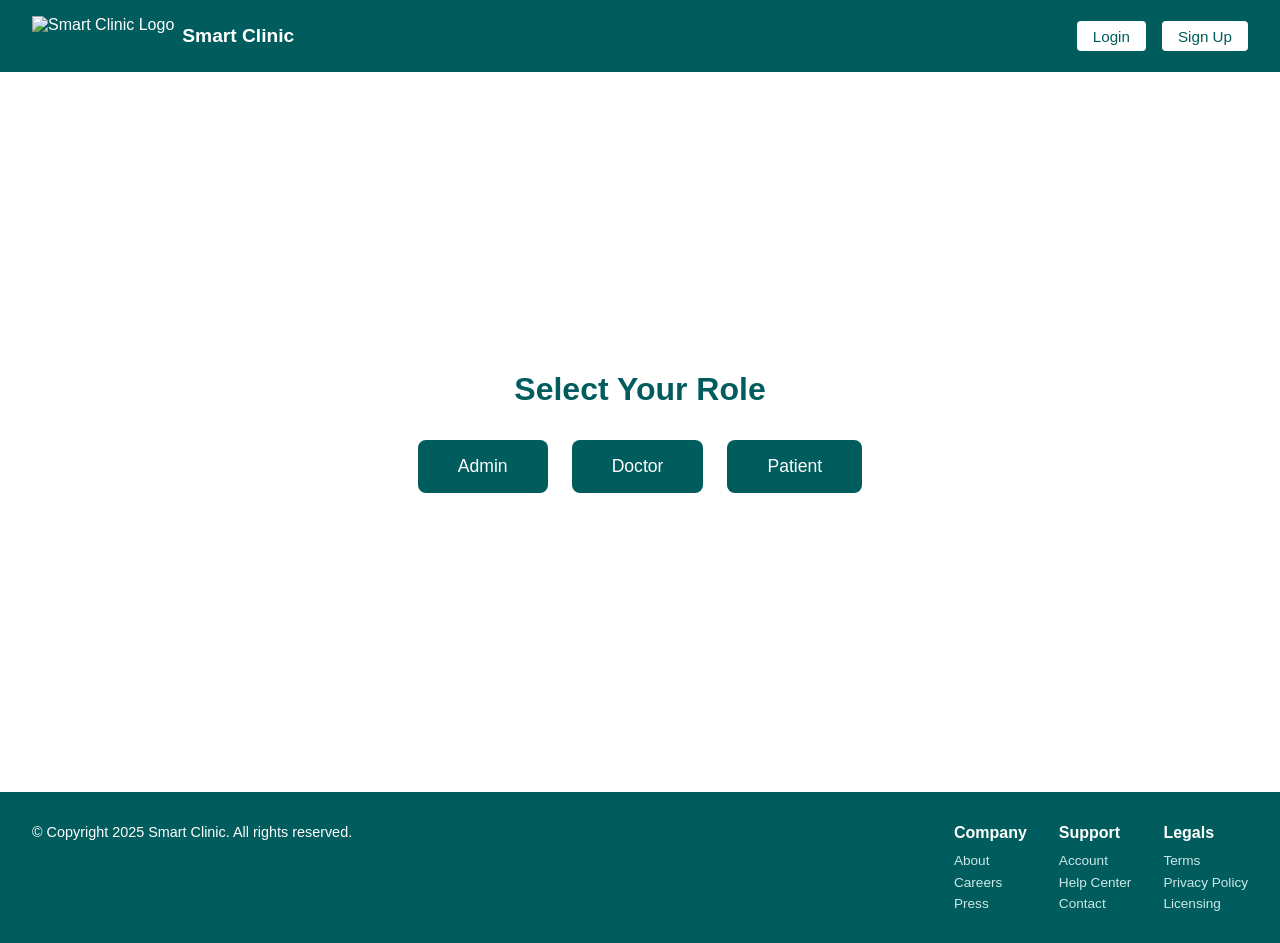
==== src/main/resources/static/index.html @ e8f3026c "Completed front end pages for Clinic Management System" ====
<!DOCTYPE html>
<html lang="en">
<head>
    <meta charset="UTF-8">
    <title>Smart Clinic</title>
    <link rel="icon" href="./assets/images/logo/logo.png" />
    <link rel="stylesheet" href="./assets/css/index.css">
    <link rel="stylesheet" href="./assets/css/style.css">
    <script src="./js/util.js" defer></script>
    <script src="./js/render.js" defer></script>
    <script src="./js/components/header.js" defer></script>
    <script src="./js/components/footer.js" defer></script>
</head>
<body onload="renderContent()">
    <div class="container">
        <div class="wrapper">
            <div id="header"></div>
            <main class="main-content">
                <h2>Select Your Role</h2>
                <div class="role-buttons">
                    <button id="adminLogin" class="dashboard-btn">Admin</button>
                    <button id="doctorLogin" class="dashboard-btn">Doctor</button>
                    <button id="patientBtn" class="dashboard-btn" onclick="selectRole('patient')">Patient</button>
                </div>
            </main>
            <div id="footer"></div>
        </div>
    </div>

    <div id="modal" class="modal">
        <span id="closeModal" class="close">&times;</span>
        <div id="modal-body"></div>
    </div>

    <script type="module" src="./js/services/index.js" defer></script>
</body>
</html>
---- src/main/resources/static/assets/css/index.css ----
* {
    margin: 0;
    padding: 0;
    box-sizing: border-box;
}

html, body {
    height: 100%;
    font-family: 'Roboto', Arial, sans-serif;
}

.main-content {
    display: flex;
    flex-direction: column;
    justify-content: center;
    align-items: center;
    flex: 1;
    background-image: url('../images/defineRole/index.png');
    background-size: cover;
    background-position: center;
    background-attachment: fixed;
    min-height: 80vh;
}

.main-content h2 {
    font-size: 2rem;
    font-weight: bold;
    color: #015c5d;
    font-family: 'Roboto', Arial, sans-serif;
    margin-bottom: 2rem;
}

.role-buttons {
    display: flex;
    gap: 1.5rem;
    flex-wrap: wrap;
    justify-content: center;
}

.dashboard-btn {
    background-color: #015c5d;
    color: white;
    border: none;
    padding: 1rem 2.5rem;
    border-radius: 8px;
    font-size: 1.1rem;
    cursor: pointer;
    transition: background-color 0.2s;
}

.dashboard-btn:hover {
    background-color: #017d7e;
}

.modal {
    display: none;
    position: fixed;
    top: 0;
    left: 0;
    width: 100%;
    height: 100%;
    background: rgba(0,0,0,0.5);
    justify-content: center;
    align-items: center;
    z-index: 1000;
}

#modal-body {
    background: white;
    padding: 2rem;
    border-radius: 8px;
    min-width: 320px;
    max-width: 480px;
    width: 90%;
    display: flex;
    flex-direction: column;
    gap: 0.8rem;
    position: relative;
}

#modal-body h2 {
    font-size: 1.3rem;
    color: #015c5d;
    margin-bottom: 0.5rem;
}

.close {
    position: absolute;
    top: 0.8rem;
    right: 1rem;
    font-size: 1.5rem;
    cursor: pointer;
    color: #333;
}

.close:hover {
    color: #015c5d;
}

@media (max-width: 768px) {
    .role-buttons {
        flex-direction: column;
        align-items: center;
    }

    .dashboard-btn {
        width: 200px;
        text-align: center;
    }
}
---- src/main/resources/static/assets/css/style.css ----
* {
    margin: 0;
    padding: 0;
    box-sizing: border-box;
}

html, body {
    height: 100%;
    font-family: 'Roboto', Arial, sans-serif;
}

.container {
    min-height: 100%;
    display: flex;
    flex-direction: column;
}

.wrapper {
    display: flex;
    flex-direction: column;
    min-height: 100vh;
}

.main-content {
    flex: 1;
    padding: 2rem;
}

.header {
    display: flex;
    justify-content: space-between;
    align-items: center;
    padding: 1rem 2rem;
    background-color: #015c5d;
    color: white;
}

.header .logo {
    display: flex;
    align-items: center;
    gap: 0.5rem;
}

.header .logo img {
    height: 40px;
}

.header .logo span {
    font-size: 1.2rem;
    font-weight: bold;
}

.header .nav {
    display: flex;
    align-items: center;
    gap: 1rem;
}

.header .nav a {
    color: white;
    text-decoration: none;
    font-size: 0.95rem;
}

.header .nav a:hover {
    text-decoration: underline;
}

.nav-btn {
    background: white;
    color: #015c5d;
    border: none;
    padding: 0.4rem 1rem;
    border-radius: 4px;
    cursor: pointer;
    font-size: 0.95rem;
}

.nav-btn:hover {
    background: #e0f7f7;
}

.button {
    background-color: #015c5d;
    color: white;
    border: none;
    padding: 0.6rem 1.2rem;
    border-radius: 4px;
    cursor: pointer;
    font-size: 0.95rem;
}

.button:hover {
    background-color: #017d7e;
}

.input-field {
    width: 100%;
    padding: 0.6rem 1rem;
    margin: 0.4rem 0;
    border: 1px solid #ccc;
    border-radius: 4px;
    font-size: 0.95rem;
}

.input-field:focus {
    outline: none;
    border-color: #015c5d;
}

.select-dropdown {
    padding: 0.6rem 1rem;
    border: 1px solid #ccc;
    border-radius: 4px;
    font-size: 0.95rem;
    cursor: pointer;
}

.filter-wrapper {
    display: flex;
    gap: 1rem;
    margin: 1rem 0;
    flex-wrap: wrap;
}

.modal {
    display: none;
    position: fixed;
    top: 0;
    left: 0;
    width: 100%;
    height: 100%;
    background: rgba(0,0,0,0.5);
    justify-content: center;
    align-items: center;
    z-index: 1000;
}

.modal-content {
    background: white;
    padding: 2rem;
    border-radius: 8px;
    min-width: 320px;
    max-width: 500px;
    width: 90%;
    position: relative;
}

.close {
    position: absolute;
    top: 1rem;
    right: 1rem;
    font-size: 1.5rem;
    cursor: pointer;
    color: #333;
}

.close:hover {
    color: #015c5d;
}

.checkbox-group {
    display: flex;
    flex-direction: column;
    gap: 0.3rem;
    margin: 0.5rem 0;
}

.checkbox-group label {
    font-size: 0.9rem;
}

.footer {
    background-color: #015c5d;
    color: white;
    padding: 2rem;
    display: flex;
    justify-content: space-between;
    flex-wrap: wrap;
    gap: 1rem;
}

.footer-brand {
    font-size: 0.9rem;
}

.footer-links {
    display: flex;
    gap: 2rem;
    flex-wrap: wrap;
}

.footer-column {
    display: flex;
    flex-direction: column;
    gap: 0.4rem;
}

.footer-column h4 {
    font-size: 1rem;
    margin-bottom: 0.3rem;
}

.footer-column a {
    color: #cce8e8;
    text-decoration: none;
    font-size: 0.85rem;
}

.footer-column a:hover {
    text-decoration: underline;
}

@media (max-width: 768px) {
    .header {
        flex-direction: column;
        gap: 1rem;
    }

    .footer {
        flex-direction: column;
    }

    .filter-wrapper {
        flex-direction: column;
    }
}
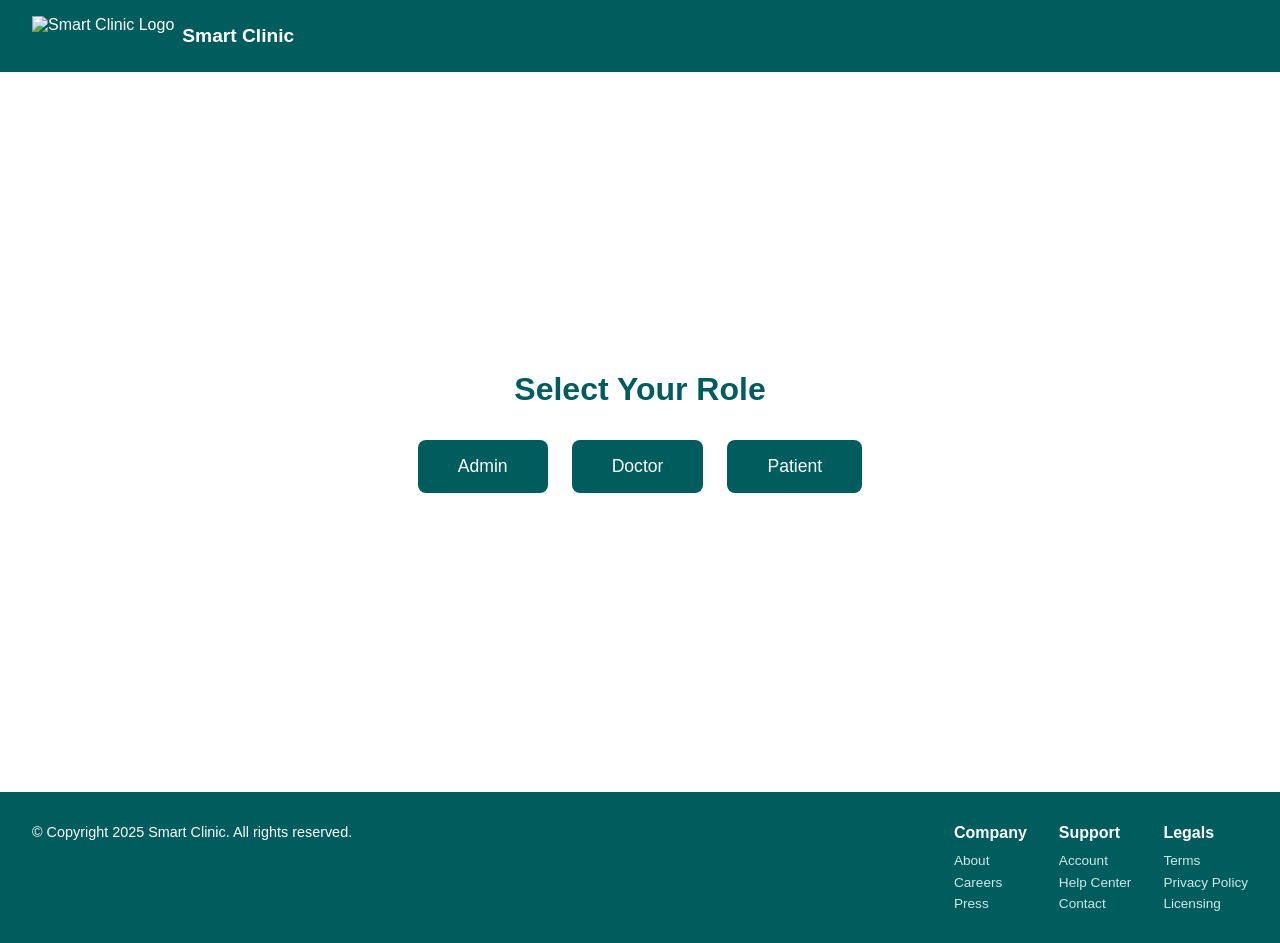
==== commit a9c92bbb: "Moved secretes to environment variables" ====
--- a/src/main/resources/static/index.html
+++ b/src/main/resources/static/index.html
@@ -28,7 +28,6 @@
     </div>
 
     <div id="modal" class="modal">
-        <span id="closeModal" class="close">&times;</span>
         <div id="modal-body"></div>
     </div>
 
--- a/src/main/resources/static/assets/css/style.css
+++ b/src/main/resources/static/assets/css/style.css
@@ -147,12 +147,15 @@
 }
 
 .close {
-    position: absolute;
-    top: 1rem;
-    right: 1rem;
+    display: block;
+    margin-left: auto;
+    margin-bottom: 0.5rem;
+    background: none;
+    border: none;
     font-size: 1.5rem;
     cursor: pointer;
     color: #333;
+    line-height: 1;
 }
 
 .close:hover {
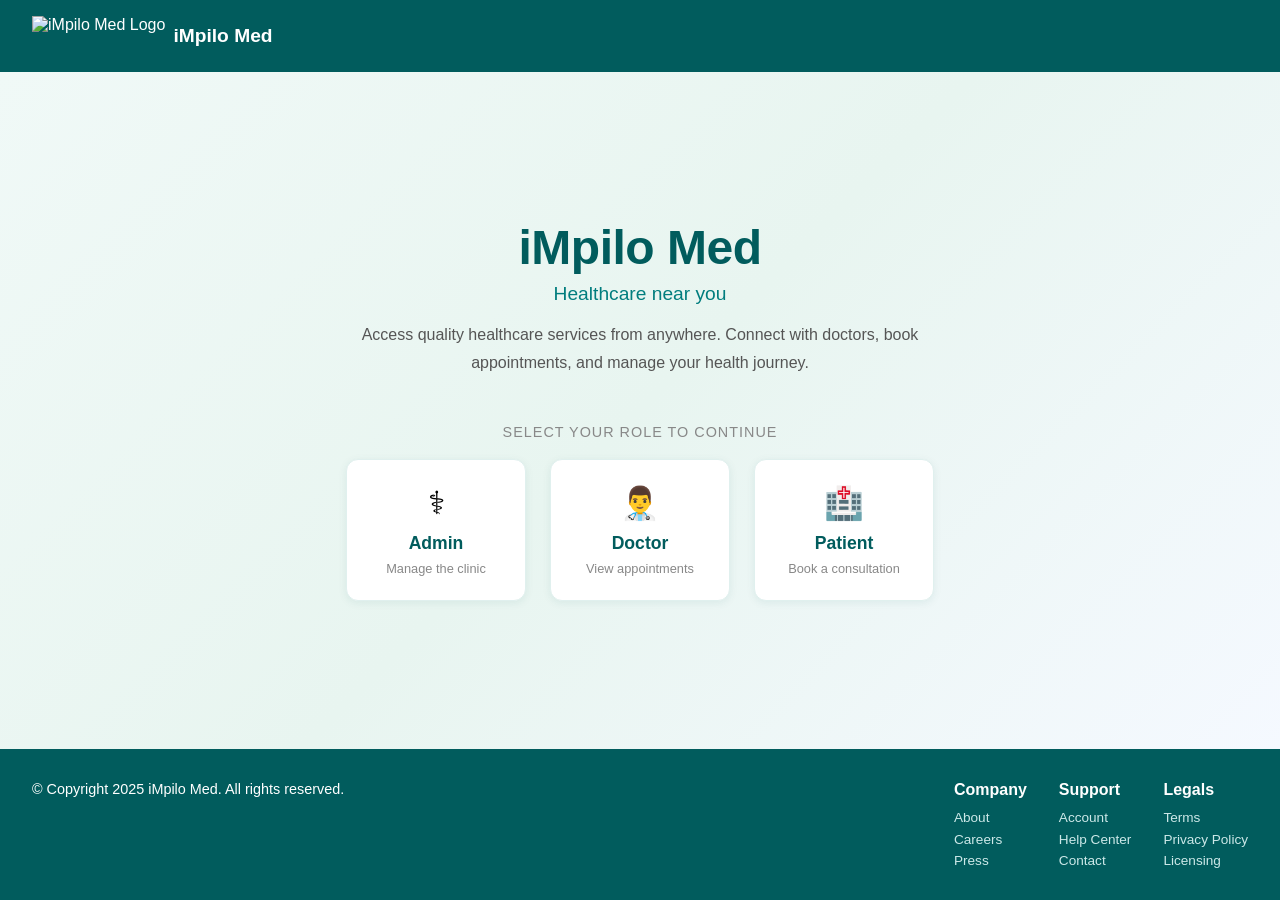
==== commit 89d52540: "Added Mobile responsive and iMpilo Med branding" ====
--- a/src/main/resources/static/index.html
+++ b/src/main/resources/static/index.html
@@ -2,7 +2,8 @@
 <html lang="en">
 <head>
     <meta charset="UTF-8">
-    <title>Smart Clinic</title>
+    <meta name="viewport" content="width=device-width, initial-scale=1.0">
+    <title>iMpilo Med</title>
     <link rel="icon" href="./assets/images/logo/logo.png" />
     <link rel="stylesheet" href="./assets/css/index.css">
     <link rel="stylesheet" href="./assets/css/style.css">
@@ -16,11 +17,32 @@
         <div class="wrapper">
             <div id="header"></div>
             <main class="main-content">
-                <h2>Select Your Role</h2>
-                <div class="role-buttons">
-                    <button id="adminLogin" class="dashboard-btn">Admin</button>
-                    <button id="doctorLogin" class="dashboard-btn">Doctor</button>
-                    <button id="patientBtn" class="dashboard-btn" onclick="selectRole('patient')">Patient</button>
+                <div class="hero">
+                    <div class="hero-text">
+                        <h1>iMpilo Med</h1>
+                        <p class="tagline">Healthcare near you</p>
+                        <p class="hero-desc">Access quality healthcare services from anywhere. Connect with doctors, book appointments, and manage your health journey.</p>
+                    </div>
+                    <div class="role-section">
+                        <p class="role-label">Select your role to continue</p>
+                        <div class="role-buttons">
+                            <button id="adminLogin" class="dashboard-btn">
+                                <span class="btn-icon">⚕</span>
+                                <span class="btn-label">Admin</span>
+                                <span class="btn-desc">Manage the clinic</span>
+                            </button>
+                            <button id="doctorLogin" class="dashboard-btn">
+                                <span class="btn-icon">👨‍⚕️</span>
+                                <span class="btn-label">Doctor</span>
+                                <span class="btn-desc">View appointments</span>
+                            </button>
+                            <button id="patientBtn" class="dashboard-btn" onclick="selectRole('patient')">
+                                <span class="btn-icon">🏥</span>
+                                <span class="btn-label">Patient</span>
+                                <span class="btn-desc">Book a consultation</span>
+                            </button>
+                        </div>
+                    </div>
                 </div>
             </main>
             <div id="footer"></div>
--- a/src/main/resources/static/assets/css/index.css
+++ b/src/main/resources/static/assets/css/index.css
@@ -6,50 +6,111 @@
 
 html, body {
     height: 100%;
-    font-family: 'Roboto', Arial, sans-serif;
+    font-family: 'Segoe UI', Arial, sans-serif;
+}
+
+.wrapper {
+    display: flex;
+    flex-direction: column;
+    min-height: 100vh;
 }
 
 .main-content {
+    flex: 1;
+    display: flex;
+    align-items: center;
+    justify-content: center;
+    background: linear-gradient(135deg, #f0f9f7 0%, #e8f5f0 50%, #f5f9ff 100%);
+    padding: 2rem;
+}
+
+.hero {
+    max-width: 900px;
+    width: 100%;
     display: flex;
     flex-direction: column;
-    justify-content: center;
     align-items: center;
-    flex: 1;
-    background-image: url('../images/defineRole/index.png');
-    background-size: cover;
-    background-position: center;
-    background-attachment: fixed;
-    min-height: 80vh;
+    gap: 3rem;
+    text-align: center;
 }
 
-.main-content h2 {
-    font-size: 2rem;
-    font-weight: bold;
+.hero-text h1 {
+    font-size: 3rem;
+    font-weight: 700;
     color: #015c5d;
-    font-family: 'Roboto', Arial, sans-serif;
-    margin-bottom: 2rem;
+    letter-spacing: -0.5px;
+    margin-bottom: 0.5rem;
+}
+
+.tagline {
+    font-size: 1.2rem;
+    color: #017d7e;
+    font-weight: 400;
+    margin-bottom: 1rem;
+}
+
+.hero-desc {
+    font-size: 1rem;
+    color: #555;
+    max-width: 560px;
+    margin: 0 auto;
+    line-height: 1.7;
+}
+
+.role-section {
+    width: 100%;
+}
+
+.role-label {
+    font-size: 0.9rem;
+    color: #888;
+    margin-bottom: 1.2rem;
+    text-transform: uppercase;
+    letter-spacing: 1px;
 }
 
 .role-buttons {
     display: flex;
     gap: 1.5rem;
+    justify-content: center;
     flex-wrap: wrap;
-    justify-content: center;
 }
 
 .dashboard-btn {
-    background-color: #015c5d;
-    color: white;
-    border: none;
-    padding: 1rem 2.5rem;
-    border-radius: 8px;
-    font-size: 1.1rem;
+    background: white;
+    border: 1.5px solid #e0f0ee;
+    border-radius: 12px;
+    padding: 1.5rem 2rem;
     cursor: pointer;
-    transition: background-color 0.2s;
+    display: flex;
+    flex-direction: column;
+    align-items: center;
+    gap: 0.4rem;
+    width: 180px;
+    transition: all 0.2s ease;
+    box-shadow: 0 2px 8px rgba(1, 92, 93, 0.08);
 }
 
 .dashboard-btn:hover {
-    background-color: #017d7e;
+    border-color: #015c5d;
+    box-shadow: 0 4px 16px rgba(1, 92, 93, 0.15);
+    transform: translateY(-2px);
+}
+
+.btn-icon {
+    font-size: 2rem;
+    margin-bottom: 0.3rem;
+}
+
+.btn-label {
+    font-size: 1.1rem;
+    font-weight: 600;
+    color: #015c5d;
+}
+
+.btn-desc {
+    font-size: 0.8rem;
+    color: #888;
 }
 
 .modal {
@@ -59,7 +120,7 @@
     left: 0;
     width: 100%;
     height: 100%;
-    background: rgba(0,0,0,0.5);
+    background: rgba(0,0,0,0.4);
     justify-content: center;
     align-items: center;
     z-index: 1000;
@@ -68,14 +129,15 @@
 #modal-body {
     background: white;
     padding: 2rem;
-    border-radius: 8px;
+    border-radius: 12px;
     min-width: 320px;
-    max-width: 480px;
+    max-width: 420px;
     width: 90%;
     display: flex;
     flex-direction: column;
     gap: 0.8rem;
     position: relative;
+    box-shadow: 0 8px 32px rgba(0,0,0,0.12);
 }
 
 #modal-body h2 {
@@ -85,26 +147,42 @@
 }
 
 .close {
-    position: absolute;
-    top: 0.8rem;
-    right: 1rem;
+    display: block;
+    margin-left: auto;
+    margin-bottom: 0.5rem;
+    background: none;
+    border: none;
     font-size: 1.5rem;
     cursor: pointer;
-    color: #333;
+    color: #888;
+    line-height: 1;
 }
 
 .close:hover {
     color: #015c5d;
 }
 
-@media (max-width: 768px) {
+@media (max-width: 600px) {
+    .hero-text h1 {
+        font-size: 2rem;
+    }
+
     .role-buttons {
         flex-direction: column;
         align-items: center;
     }
 
     .dashboard-btn {
-        width: 200px;
-        text-align: center;
+        width: 100%;
+        max-width: 300px;
+        flex-direction: row;
+        justify-content: flex-start;
+        padding: 1rem 1.5rem;
+        gap: 1rem;
+    }
+
+    .btn-icon {
+        font-size: 1.5rem;
+        margin-bottom: 0;
     }
 }
--- a/src/main/resources/static/assets/css/style.css
+++ b/src/main/resources/static/assets/css/style.css
@@ -217,14 +217,74 @@
 @media (max-width: 768px) {
     .header {
         flex-direction: column;
-        gap: 1rem;
+        gap: 0.8rem;
+        padding: 1rem;
+        text-align: center;
+    }
+
+    .header .nav {
+        flex-wrap: wrap;
+        justify-content: center;
+        gap: 0.5rem;
+    }
+
+    .main-content {
+        padding: 1rem;
+    }
+
+    .filter-wrapper {
+        flex-direction: column;
+    }
+
+    .filter-wrapper select,
+    .filter-wrapper input,
+    .filter-wrapper button {
+        width: 100%;
+    }
+
+    #content {
+        justify-content: center;
+    }
+
+    .doctor-card {
+        width: 100%;
+        max-width: 100%;
     }
 
     .footer {
         flex-direction: column;
-    }
-
-    .filter-wrapper {
-        flex-direction: column;
+        text-align: center;
+        gap: 1.5rem;
+    }
+
+    .footer-links {
+        justify-content: center;
+    }
+
+    .modal-content,
+    #modal-body {
+        width: 95%;
+        padding: 1.2rem;
+    }
+
+    .input-field,
+    .select-dropdown {
+        width: 100%;
+    }
+}
+
+@media (max-width: 480px) {
+    .header .logo span {
+        font-size: 1rem;
+    }
+
+    .header .logo img {
+        height: 30px;
+    }
+
+    .nav-btn,
+    .button {
+        padding: 0.5rem 0.8rem;
+        font-size: 0.85rem;
     }
 }
